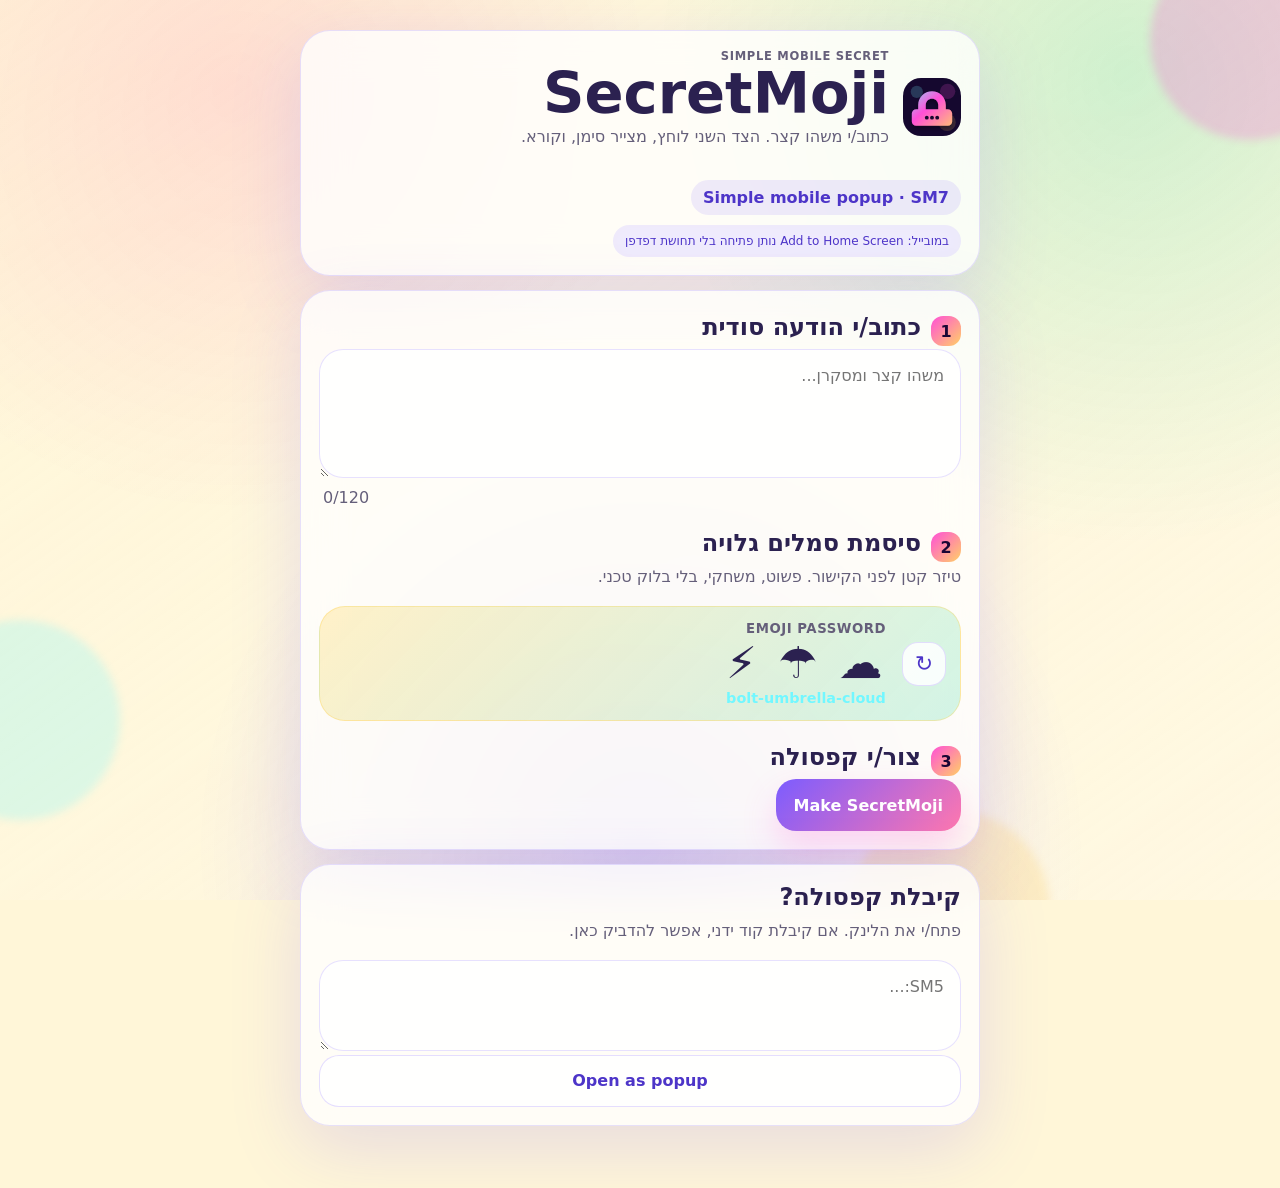
==== index.html @ df3d063a "feat: rebuild SecretMoji v7 simple mobile popup" ====
<!doctype html>
<html lang="he" dir="rtl">
<head>
  <meta charset="utf-8" />
  <meta name="viewport" content="width=device-width, initial-scale=1, viewport-fit=cover" />
  <title>SecretMoji — Simple Mobile Popup</title>
  <meta name="description" content="SecretMoji — הודעה סודית קטנה שנפתחת עם סימן אישי." />
  <meta name="theme-color" content="#20114f" />
  <meta name="apple-mobile-web-app-capable" content="yes" />
  <meta name="apple-mobile-web-app-title" content="SecretMoji" />
  <meta name="apple-mobile-web-app-status-bar-style" content="black-translucent" />
  <link rel="manifest" href="manifest.webmanifest?v=v7-simple-20260512-02" />
  <link rel="icon" href="assets/icon.svg" type="image/svg+xml" />
<link rel="apple-touch-icon" href="assets/icon.svg" />
  <link rel="stylesheet" href="styles.css?v=v7-simple-20260512-02" />
  <script defer src="config.js?v=v7-simple-20260512-02"></script>
  <script defer src="app.js?v=v7-simple-20260512-02"></script>
</head>
<body>
  <div class="ambient" aria-hidden="true">
    <span class="orb orb-a"></span>
    <span class="orb orb-b"></span>
    <span class="orb orb-c"></span>
  </div>

  <main id="mainApp" class="app-shell">
    <header class="hero glass">
      <div class="brand">
        <img src="assets/icon.svg" class="logo" alt="SecretMoji" />
        <div>
          <p class="eyebrow">simple mobile secret</p>
          <h1>SecretMoji</h1>
          <p class="tagline">כתוב/י משהו קצר. הצד השני לוחץ, מצייר סימן, וקורא.</p>
        </div>
      </div>
      <div class="status-chip" id="runtimeChip">Simple mobile popup</div>
<div id="installHint" class="install-hint">במובייל: Add to Home Screen נותן פתיחה בלי תחושת דפדפן</div>
    </header>

    <section class="composer glass">
      <div class="step-title">
        <span>1</span>
        <h2>כתוב/י הודעה סודית</h2>
      </div>
      <textarea id="messageInput" class="message-input" maxlength="120" rows="5" placeholder="משהו קצר ומסקרן..."></textarea>
      <div class="counter"><span id="charCount">0</span>/120</div>

      <div class="step-title compact">
        <span>2</span>
        <h2>סיסמת סמלים גלויה</h2>
      </div>
      <p class="microcopy">טיזר קטן לפני הקישור. פשוט, משחקי, בלי בלוק טכני.</p>
      <div class="emoji-password-card">
        <button id="refreshEmojiPassword" class="icon-btn" type="button" aria-label="רענון סיסמת אימוג׳ים">↻</button>
        <div>
          <p class="label">Emoji Password</p>
          <div id="emojiPassword" class="emoji-password" dir="ltr"></div>
          <div id="emojiPasswordWords" class="emoji-words" dir="ltr"></div>
        </div>
      </div>

      <div class="step-title compact">
        <span>3</span>
        <h2>צור/י קפסולה</h2>
      </div>
      <button id="makeCapsuleBtn" class="primary-btn" type="button">Make SecretMoji</button>
    </section>

    <section id="sharePanel" class="share-panel glass hidden" aria-live="polite">
      <h2>הקפסולה מוכנה</h2>
      <p class="microcopy">הטיזר קצר. הקישור קומפקטי ככל שאפשר בלי שרת.</p>
      <textarea id="shareText" class="share-text" rows="7" readonly></textarea>
      <div class="actions-grid">
        <button id="copyBtn" class="secondary-btn" type="button">Copy</button>
        <button id="shareBtn" class="secondary-btn" type="button">Share</button>
        <button id="whatsappBtn" class="whatsapp-btn" type="button">Send on WhatsApp</button>
      </div>
      <div id="shareStatus" class="soft-status"></div>
    </section>

    <section class="decode-entry glass">
      <h2>קיבלת קפסולה?</h2>
      <p class="microcopy">פתח/י את הלינק. אם קיבלת קוד ידני, אפשר להדביק כאן.</p>
      <textarea id="manualCapsule" class="message-input small" rows="3" placeholder="SM5:..."></textarea>
      <button id="manualOpenBtn" class="secondary-btn wide" type="button">Open as popup</button>
    </section>
  </main>

  <div id="popupLayer" class="popup-layer hidden" role="dialog" aria-modal="true" aria-labelledby="popupTitle">
    <div class="phone-backdrop" aria-hidden="true">
      <div class="fake-chat-card">WhatsApp / Telegram stays behind the moment</div>
    </div>
    <section class="popup-card glass-strong">
      <button id="closePopup" class="close-btn" type="button" aria-label="סגור">×</button>
      <div class="popup-head">
        <img src="assets/icon.svg" class="popup-logo" alt="" />
        <div>
          <p class="eyebrow" id="popupMode">popup capsule</p>
          <h2 id="popupTitle">קיבלת SecretMoji</h2>
        </div>
      </div>

      <div id="onboardingView" class="popup-view">
        <p class="lead">מישהו שלח לך סוד קטן. צייר/י סימן ופתח/י.</p>
        <div class="visible-password">
          <span>הסימן שקיבלת:</span>
          <strong id="incomingEmojiPassword" dir="ltr"></strong>
          <small id="incomingEmojiWords" dir="ltr"></small>
        </div>
        <p class="microcopy">הסימן נשמר רק במכשיר הזה. בלי חשבון ובלי התקנה.</p>
        <div id="unlockPattern" class="pattern-grid" aria-label="Secret pattern grid"></div>
        <div id="patternReadout" class="pattern-readout">בחר/י לפחות 4 נקודות</div>
        <button id="unlockBtn" class="primary-btn wide" type="button">Open my secret</button>
        <button id="resetPatternBtn" class="ghost-btn wide" type="button">Reset pattern</button>
      </div>

      <div id="messageView" class="popup-view hidden">
        <p class="label">Message unlocked</p>
        <article id="plainMessage" class="plain-message" readonly></article>
        <div class="actions-grid single-row">
          <button id="replyBtn" class="primary-btn" type="button">Reply secretly</button>
          <button id="makeMineBtn" class="secondary-btn" type="button">Send one</button>
        </div>
      </div>

      <div id="replyView" class="popup-view hidden">
        <p class="label">Secret reply</p>
        <textarea id="replyInput" class="message-input" maxlength="120" rows="4" placeholder="כתוב/י תשובה קצרה..."></textarea>
        <button id="makeReplyBtn" class="primary-btn wide" type="button">Make reply capsule</button>
        <textarea id="replyShareText" class="share-text hidden" rows="6" readonly></textarea>
        <div id="replyActions" class="actions-grid hidden">
          <button id="replyCopyBtn" class="secondary-btn" type="button">Copy</button>
          <button id="replyShareBtn" class="secondary-btn" type="button">Share</button>
          <button id="replyWhatsAppBtn" class="whatsapp-btn" type="button">WhatsApp</button>
        </div>
      </div>

      <div id="popupStatus" class="soft-status"></div>
    </section>
  </div>
</body>
</html>
---- styles.css ----
:root {
  --bg-a: #15082f;
  --bg-b: #28105f;
  --bg-c: #071f49;
  --ink: #fff8ff;
  --muted: rgba(255,248,255,.72);
  --quiet: rgba(255,248,255,.54);
  --glass: rgba(255,255,255,.11);
  --glass-strong: rgba(255,255,255,.18);
  --stroke: rgba(255,255,255,.22);
  --cyan: #72f7ff;
  --pink: #ff4fd8;
  --yellow: #ffd166;
  --green: #7CFF8A;
  --shadow: 0 28px 80px rgba(0,0,0,.42);
}
* { box-sizing: border-box; }
html, body { min-height: 100%; }
body {
  margin: 0;
  color: var(--ink);
  font-family: system-ui, -apple-system, BlinkMacSystemFont, "Segoe UI", Arial, sans-serif;
  background:
    radial-gradient(circle at 18% 16%, rgba(255,79,216,.34), transparent 28%),
    radial-gradient(circle at 82% 9%, rgba(114,247,255,.26), transparent 26%),
    linear-gradient(150deg, var(--bg-a), var(--bg-b) 45%, var(--bg-c));
  overflow-x: hidden;
}
button, textarea { font: inherit; }
button { cursor: pointer; border: 0; }
textarea { width: 100%; resize: vertical; }
.ambient { position: fixed; inset: 0; overflow: hidden; pointer-events: none; }
.orb { position: absolute; width: 200px; height: 200px; border-radius: 999px; filter: blur(4px); opacity: .24; }
.orb-a { background: var(--pink); top: -60px; right: -70px; }
.orb-b { background: var(--cyan); bottom: 80px; left: -80px; }
.orb-c { background: var(--yellow); bottom: -110px; right: 18%; }
.app-shell {
  position: relative;
  width: min(680px, calc(100% - 24px));
  margin: 0 auto;
  padding: max(16px, env(safe-area-inset-top)) 0 48px;
}
.glass, .glass-strong {
  border: 1px solid var(--stroke);
  box-shadow: var(--shadow);
  backdrop-filter: blur(22px);
  -webkit-backdrop-filter: blur(22px);
}
.glass { background: var(--glass); }
.glass-strong { background: linear-gradient(150deg, rgba(255,255,255,.24), rgba(255,255,255,.12)); }
.hero, .composer, .share-panel, .decode-entry {
  border-radius: 30px;
  padding: 18px;
  margin: 14px 0;
}
.brand { display: flex; gap: 14px; align-items: center; }
.logo { width: 58px; height: 58px; border-radius: 18px; }
.eyebrow { margin: 0 0 4px; color: var(--cyan); font-weight: 800; letter-spacing: .06em; text-transform: uppercase; font-size: .72rem; }
h1, h2, p { margin-top: 0; }
h1 { margin-bottom: 4px; font-size: clamp(2rem, 8vw, 3.6rem); line-height: .94; }
h2 { margin-bottom: 8px; }
.tagline, .microcopy { color: var(--muted); line-height: 1.55; }
.status-chip { display: inline-flex; margin-top: 14px; padding: 8px 12px; border-radius: 999px; background: rgba(114,247,255,.14); color: var(--cyan); font-weight: 800; }
.step-title { display: flex; gap: 10px; align-items: center; margin-top: 4px; }
.step-title span { display: grid; place-items: center; min-width: 30px; height: 30px; border-radius: 12px; background: linear-gradient(135deg, var(--pink), var(--yellow)); color: #1a0635; font-weight: 900; }
.step-title.compact { margin-top: 22px; }
.message-input, .share-text {
  border: 1px solid rgba(255,255,255,.20);
  border-radius: 24px;
  padding: 16px;
  background: rgba(0,0,0,.20);
  color: var(--ink);
  outline: none;
  box-shadow: inset 0 0 0 1px rgba(255,255,255,.04);
}
.message-input:focus, .share-text:focus { border-color: var(--cyan); }
.message-input.small { min-height: 80px; }
.counter { text-align: left; color: var(--quiet); margin: 6px 4px 0; }
.emoji-password-card {
  display: flex;
  align-items: center;
  gap: 16px;
  padding: 14px;
  border-radius: 26px;
  background: rgba(0,0,0,.20);
  border: 1px solid rgba(255,255,255,.17);
}
.icon-btn { width: 44px; height: 44px; border-radius: 16px; background: rgba(255,255,255,.16); color: var(--ink); font-size: 1.35rem; }
.label { margin: 0 0 4px; color: var(--quiet); font-weight: 800; font-size: .83rem; text-transform: uppercase; letter-spacing: .04em; }
.emoji-password { font-size: 2.15rem; line-height: 1.05; letter-spacing: .05em; }
.emoji-words { color: var(--cyan); font-weight: 800; font-size: .9rem; margin-top: 4px; }
.primary-btn, .secondary-btn, .whatsapp-btn, .ghost-btn {
  min-height: 52px;
  border-radius: 20px;
  padding: 0 18px;
  color: var(--ink);
  font-weight: 900;
}
.primary-btn { background: linear-gradient(135deg, var(--pink), #8b5cff 52%, var(--cyan)); box-shadow: 0 16px 34px rgba(255,79,216,.22); }
.secondary-btn { background: rgba(255,255,255,.16); border: 1px solid rgba(255,255,255,.20); }
.whatsapp-btn { background: linear-gradient(135deg, #25D366, #128C7E); }
.ghost-btn { background: transparent; color: var(--muted); border: 1px dashed rgba(255,255,255,.24); }
.wide { width: 100%; }
.actions-grid { display: grid; grid-template-columns: 1fr 1fr 1.35fr; gap: 10px; margin-top: 12px; }
.actions-grid.single-row { grid-template-columns: 1fr 1fr; }
.soft-status { min-height: 24px; margin-top: 10px; color: var(--cyan); font-weight: 700; }
.hidden { display: none !important; }
.soft-hidden { opacity: .18; filter: blur(2px); }
.popup-layer {
  position: fixed;
  inset: 0;
  z-index: 50;
  display: grid;
  place-items: center;
  padding: max(14px, env(safe-area-inset-top)) 14px max(14px, env(safe-area-inset-bottom));
  background: rgba(0,0,0,.24);
  backdrop-filter: blur(9px);
  -webkit-backdrop-filter: blur(9px);
}
.phone-backdrop { position: absolute; inset: 0; display: grid; place-items: start center; padding-top: 28px; opacity: .42; pointer-events: none; }
.fake-chat-card { width: min(360px, calc(100% - 44px)); padding: 14px 18px; border-radius: 22px; background: rgba(255,255,255,.10); color: rgba(255,255,255,.58); text-align: center; font-size: .9rem; }
.popup-card {
  position: relative;
  width: min(430px, 100%);
  max-height: min(760px, calc(100svh - 28px));
  overflow: auto;
  border-radius: 34px;
  padding: 20px;
  transform: translateY(0);
  animation: popIn .22s ease-out;
}
@keyframes popIn { from { opacity: 0; transform: translateY(18px) scale(.97); } to { opacity: 1; transform: translateY(0) scale(1); } }
.close-btn { position: absolute; top: 12px; left: 12px; width: 40px; height: 40px; border-radius: 16px; background: rgba(0,0,0,.20); color: var(--ink); font-size: 1.35rem; }
.popup-head { display: flex; gap: 12px; align-items: center; padding-inline-start: 38px; }
.popup-logo { width: 48px; height: 48px; border-radius: 16px; }
.lead { font-size: 1.1rem; line-height: 1.5; color: var(--ink); }
.visible-password { padding: 14px; border-radius: 24px; background: rgba(255,255,255,.14); border: 1px solid rgba(255,255,255,.20); margin: 12px 0 16px; }
.visible-password span, .visible-password small { display: block; color: var(--muted); }
.visible-password strong { display: block; margin: 5px 0; font-size: 2.2rem; letter-spacing: .05em; }
.pattern-grid { display: grid; grid-template-columns: repeat(3, 1fr); gap: 12px; margin: 16px auto 10px; width: min(280px, 100%); }
.pattern-dot { aspect-ratio: 1; border-radius: 24px; background: rgba(0,0,0,.24); color: rgba(255,255,255,.62); border: 1px solid rgba(255,255,255,.18); font-weight: 900; font-size: 1.1rem; }
.pattern-dot.selected { color: #1b0638; background: linear-gradient(135deg, var(--yellow), var(--cyan)); box-shadow: 0 12px 28px rgba(114,247,255,.24); }
.pattern-readout { color: var(--muted); text-align: center; margin-bottom: 12px; }
.plain-message { min-height: 150px; padding: 18px; border-radius: 26px; background: rgba(0,0,0,.24); border: 1px solid rgba(255,255,255,.18); line-height: 1.65; white-space: pre-wrap; font-size: 1.12rem; }
@media (max-width: 480px) {
  .app-shell { width: min(100% - 18px, 680px); padding-top: 10px; }
  .hero, .composer, .share-panel, .decode-entry { border-radius: 26px; padding: 15px; }
  .actions-grid { grid-template-columns: 1fr; }
  .brand { align-items: flex-start; }
  .logo { width: 50px; height: 50px; }
  .popup-card { border-radius: 30px; }
}

/* v6.1 mobile app-like cover */
:root {
  --secret-cover-color: rgba(32, 17, 79, 0.25);
  --secret-cover-pink: rgba(255, 88, 177, 0.18);
  --secret-cover-blue: rgba(70, 130, 255, 0.16);
  --secret-dark-cover: rgba(8, 5, 22, 0.68);
}

html,
body {
  min-height: 100%;
  min-height: 100svh;
  overscroll-behavior: none;
  -webkit-tap-highlight-color: transparent;
  background: #120824;
}

body::before {
  content: "";
  position: fixed;
  inset: 0;
  background:
    radial-gradient(circle at 16% 8%, var(--secret-cover-pink), transparent 34%),
    radial-gradient(circle at 82% 14%, var(--secret-cover-blue), transparent 38%),
    linear-gradient(135deg, rgba(118, 68, 255, 0.22), rgba(255, 88, 177, 0.10)),
    var(--secret-cover-color);
  pointer-events: none;
  z-index: 0;
}

.app-shell,
.popup-layer {
  position: relative;
  z-index: 1;
}

.install-hint {
  margin-top: 10px;
  padding: 8px 12px;
  width: fit-content;
  max-width: 100%;
  border-radius: 999px;
  background: rgba(255, 255, 255, 0.12);
  color: rgba(255, 255, 255, 0.78);
  font-size: 12px;
  line-height: 1.35;
  backdrop-filter: blur(10px);
  -webkit-backdrop-filter: blur(10px);
}

.popup-layer {
  position: fixed;
  inset: 0;
  min-height: 100svh;
  padding:
    max(18px, env(safe-area-inset-top))
    14px
    max(18px, env(safe-area-inset-bottom));
  background:
    radial-gradient(circle at 50% 0%, rgba(255, 255, 255, 0.18), transparent 38%),
    linear-gradient(145deg, rgba(106, 63, 255, 0.25), rgba(255, 72, 164, 0.16)),
    var(--secret-cover-color);
  backdrop-filter: blur(18px) saturate(1.25);
  -webkit-backdrop-filter: blur(18px) saturate(1.25);
}

.popup-layer:not(.hidden) {
  display: grid;
  place-items: center;
}

.popup-card {
  width: min(94vw, 430px);
  max-height: 88svh;
  overflow: auto;
  border-radius: 30px;
  box-shadow:
    0 24px 90px rgba(0, 0, 0, 0.42),
    inset 0 1px 0 rgba(255, 255, 255, 0.24);
}

.phone-backdrop {
  opacity: 0.25;
}

.fake-chat-card {
  filter: blur(0.35px);
}

.share-text {
  direction: rtl;
  unicode-bidi: plaintext;
}

#shareText,
#replyShareText {
  font-size: 13px;
  line-height: 1.45;
}

@media (display-mode: standalone), (display-mode: fullscreen) {
  body {
    padding-top: env(safe-area-inset-top);
    background: #120824;
  }

  .install-hint {
    display: none;
  }

  .hero {
    margin-top: 8px;
  }

  .status-chip::after {
    content: " · app mode";
  }
}

@media (max-width: 520px) {
  .app-shell {
    padding: 12px;
  }

  .hero,
  .composer,
  .share-panel,
  .decode-entry {
    border-radius: 26px;
  }

  .popup-card {
    border-radius: 28px;
  }

  .actions-grid {
    gap: 9px;
  }

  .primary-btn,
  .secondary-btn,
  .whatsapp-btn,
  .ghost-btn {
    min-height: 46px;
  }
}

/* v7 simple playful mobile skin: light, calm, 25% color cover */
:root {
  --v7-ink: #2b2150;
  --v7-muted: #655f7a;
  --v7-bg: #fff6d8;
  --v7-card: rgba(255, 255, 255, 0.78);
  --v7-lavender: rgba(124, 92, 255, 0.25);
  --v7-mint: rgba(38, 214, 154, 0.22);
  --v7-pink: rgba(255, 119, 174, 0.20);
  --v7-yellow: rgba(255, 210, 77, 0.25);
}
html, body { background: var(--v7-bg) !important; color: var(--v7-ink) !important; }
body::before {
  background:
    radial-gradient(circle at 18% 10%, var(--v7-pink), transparent 32%),
    radial-gradient(circle at 88% 8%, var(--v7-mint), transparent 34%),
    radial-gradient(circle at 50% 94%, var(--v7-lavender), transparent 42%),
    linear-gradient(145deg, rgba(255, 246, 216, 0.75), rgba(255, 255, 255, 0.25)) !important;
  opacity: 1 !important;
}
.glass, .glass-strong, .hero, .composer, .share-panel, .decode-entry, .popup-card {
  background: var(--v7-card) !important; color: var(--v7-ink) !important;
  border: 1px solid rgba(124, 92, 255, 0.18) !important;
  box-shadow: 0 22px 70px rgba(124, 92, 255, 0.18) !important;
}
.eyebrow, .microcopy, .counter, .soft-status, .label, .tagline, .pattern-readout { color: var(--v7-muted) !important; }
.status-chip, .install-hint { background: rgba(124, 92, 255, 0.12) !important; color: #4d35c8 !important; }
.message-input, .share-text { background: rgba(255, 255, 255, 0.82) !important; color: var(--v7-ink) !important; border: 1px solid rgba(124, 92, 255, 0.18) !important; }
.primary-btn, .whatsapp-btn { background: linear-gradient(135deg, #7c5cff, #ff77ae) !important; color: white !important; border: 0 !important; }
.secondary-btn, .ghost-btn, .icon-btn { background: rgba(255, 255, 255, 0.86) !important; color: #4d35c8 !important; border: 1px solid rgba(124, 92, 255, 0.20) !important; }
.emoji-password-card, .visible-password { background: linear-gradient(135deg, rgba(255, 210, 77, 0.28), rgba(38, 214, 154, 0.20)) !important; color: var(--v7-ink) !important; border: 1px solid rgba(255, 210, 77, 0.35) !important; }
.emoji-password, #incomingEmojiPassword { font-size: clamp(30px, 9vw, 44px) !important; letter-spacing: 0.08em !important; }
.popup-layer {
  background:
    radial-gradient(circle at 15% 10%, rgba(255,119,174,.25), transparent 34%),
    radial-gradient(circle at 85% 12%, rgba(38,214,154,.22), transparent 36%),
    rgba(124, 92, 255, 0.25) !important;
  backdrop-filter: blur(16px) saturate(1.18) !important;
  -webkit-backdrop-filter: blur(16px) saturate(1.18) !important;
}
.popup-card { border-radius: 34px !important; }
.pattern-dot { background: rgba(255,255,255,.88) !important; color: #4d35c8 !important; border: 1px solid rgba(124,92,255,.22) !important; }
.pattern-dot.selected { background: linear-gradient(135deg, #7c5cff, #26d69a) !important; color: white !important; transform: translateY(-2px) scale(1.03); }
.phone-backdrop { opacity: .16 !important; }
.fake-chat-card { background: rgba(255,255,255,.55) !important; color: var(--v7-muted) !important; }
@media (max-width: 520px) {
  .hero, .composer, .share-panel, .decode-entry, .popup-card { border-radius: 30px !important; }
  .app-shell { padding: 10px !important; }
}
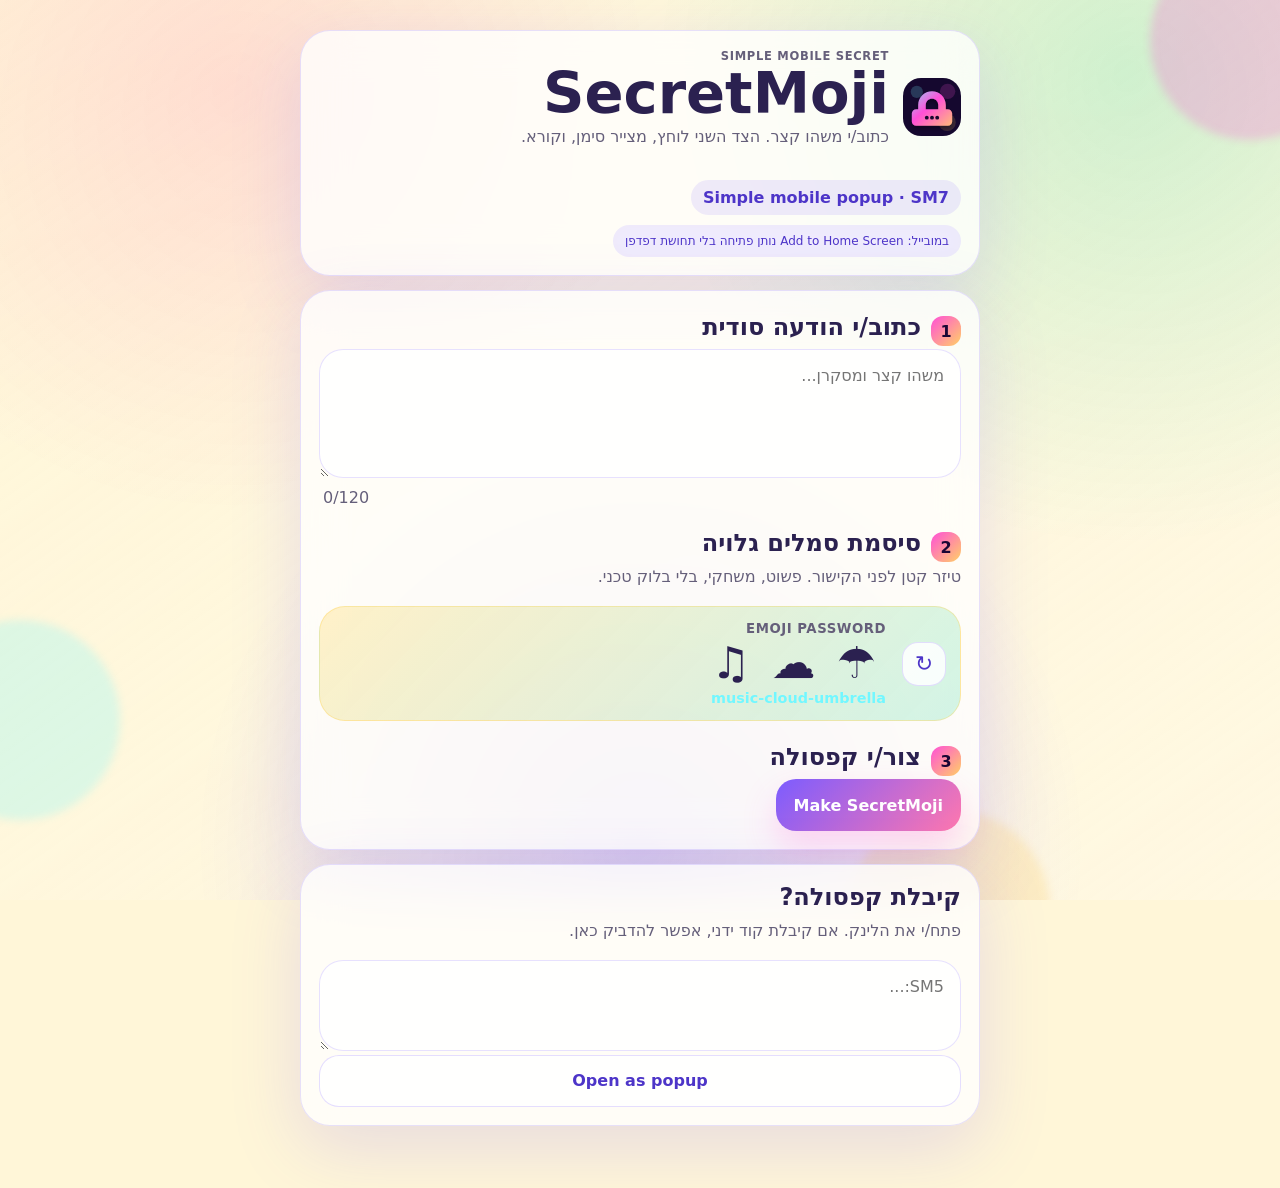
==== commit 7edcf96d: "chore: force Pages rebuild v7-rebuild-20260512-123143" ====
--- a/index.html
+++ b/index.html
@@ -3,6 +3,7 @@
 <head>
   <meta charset="utf-8" />
   <meta name="viewport" content="width=device-width, initial-scale=1, viewport-fit=cover" />
+  <meta name="secretmoji-build" content="v7-rebuild-20260512-123143" />
   <title>SecretMoji — Simple Mobile Popup</title>
   <meta name="description" content="SecretMoji — הודעה סודית קטנה שנפתחת עם סימן אישי." />
   <meta name="theme-color" content="#20114f" />
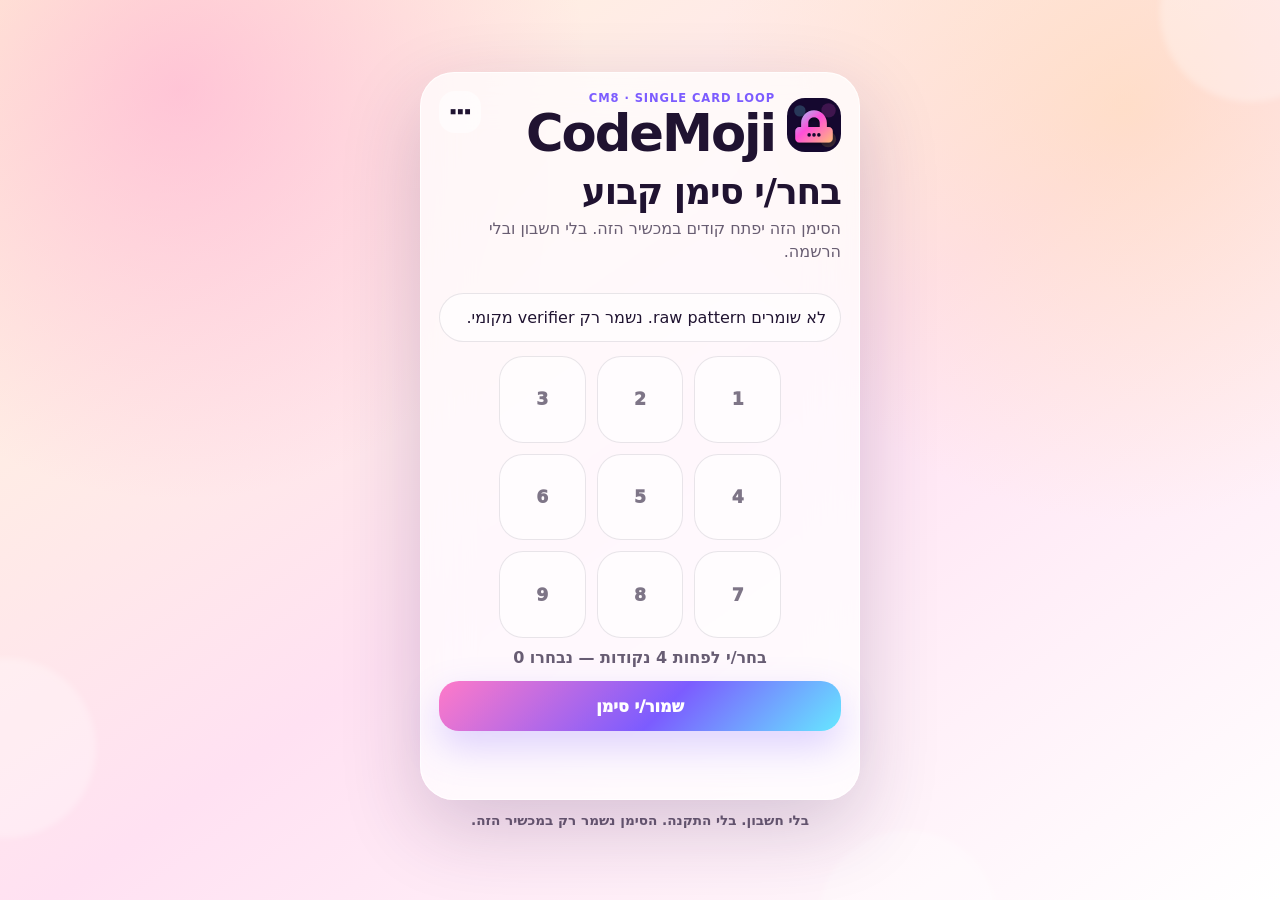
==== commit 96b3fd18: "feat: build CodeMoji CM8 single-card mobile loop" ====
--- a/index.html
+++ b/index.html
@@ -3,141 +3,63 @@
 <head>
   <meta charset="utf-8" />
   <meta name="viewport" content="width=device-width, initial-scale=1, viewport-fit=cover" />
-  <meta name="secretmoji-build" content="v7-rebuild-20260512-123143" />
-  <title>SecretMoji — Simple Mobile Popup</title>
-  <meta name="description" content="SecretMoji — הודעה סודית קטנה שנפתחת עם סימן אישי." />
-  <meta name="theme-color" content="#20114f" />
+  <title>CodeMoji — קוד קטן שנפתח עם הסימן שלך</title>
+  <meta name="description" content="CodeMoji — הודעה קטנה לחברים סקרנים שנפתחת עם סימן אישי במכשיר." />
+  <meta name="theme-color" content="#fff6d8" />
   <meta name="apple-mobile-web-app-capable" content="yes" />
-  <meta name="apple-mobile-web-app-title" content="SecretMoji" />
-  <meta name="apple-mobile-web-app-status-bar-style" content="black-translucent" />
-  <link rel="manifest" href="manifest.webmanifest?v=v7-simple-20260512-02" />
+  <meta name="apple-mobile-web-app-title" content="CodeMoji" />
+  <meta name="apple-mobile-web-app-status-bar-style" content="default" />
+  <link rel="manifest" href="manifest.webmanifest?v=cm8-single-card-20260512-134925" />
   <link rel="icon" href="assets/icon.svg" type="image/svg+xml" />
-<link rel="apple-touch-icon" href="assets/icon.svg" />
-  <link rel="stylesheet" href="styles.css?v=v7-simple-20260512-02" />
-  <script defer src="config.js?v=v7-simple-20260512-02"></script>
-  <script defer src="app.js?v=v7-simple-20260512-02"></script>
+  <link rel="apple-touch-icon" href="assets/icon.svg" />
+  <link rel="stylesheet" href="styles.css?v=cm8-single-card-20260512-134925" />
+  <script defer src="config.js?v=cm8-single-card-20260512-134925"></script>
+  <script defer src="app.js?v=cm8-single-card-20260512-134925"></script>
 </head>
 <body>
   <div class="ambient" aria-hidden="true">
-    <span class="orb orb-a"></span>
-    <span class="orb orb-b"></span>
-    <span class="orb orb-c"></span>
+    <span class="bubble bubble-a"></span>
+    <span class="bubble bubble-b"></span>
+    <span class="bubble bubble-c"></span>
   </div>
 
   <main id="mainApp" class="app-shell">
-    <header class="hero glass">
-      <div class="brand">
-        <img src="assets/icon.svg" class="logo" alt="SecretMoji" />
-        <div>
-          <p class="eyebrow">simple mobile secret</p>
-          <h1>SecretMoji</h1>
-          <p class="tagline">כתוב/י משהו קצר. הצד השני לוחץ, מצייר סימן, וקורא.</p>
+    <section id="appCard" class="codemoji-card glass" aria-live="polite">
+      <header class="card-head">
+        <div class="brand-line">
+          <img src="assets/icon.svg" class="logo" alt="CodeMoji" />
+          <div>
+            <p class="eyebrow">CM8 · single card loop</p>
+            <h1>CodeMoji</h1>
+          </div>
         </div>
-      </div>
-      <div class="status-chip" id="runtimeChip">Simple mobile popup</div>
-<div id="installHint" class="install-hint">במובייל: Add to Home Screen נותן פתיחה בלי תחושת דפדפן</div>
-    </header>
+        <button id="settingsBtn" class="mini-btn" type="button" aria-label="איפוס סימן">⋯</button>
+      </header>
 
-    <section class="composer glass">
-      <div class="step-title">
-        <span>1</span>
-        <h2>כתוב/י הודעה סודית</h2>
-      </div>
-      <textarea id="messageInput" class="message-input" maxlength="120" rows="5" placeholder="משהו קצר ומסקרן..."></textarea>
-      <div class="counter"><span id="charCount">0</span>/120</div>
-
-      <div class="step-title compact">
-        <span>2</span>
-        <h2>סיסמת סמלים גלויה</h2>
-      </div>
-      <p class="microcopy">טיזר קטן לפני הקישור. פשוט, משחקי, בלי בלוק טכני.</p>
-      <div class="emoji-password-card">
-        <button id="refreshEmojiPassword" class="icon-btn" type="button" aria-label="רענון סיסמת אימוג׳ים">↻</button>
-        <div>
-          <p class="label">Emoji Password</p>
-          <div id="emojiPassword" class="emoji-password" dir="ltr"></div>
-          <div id="emojiPasswordWords" class="emoji-words" dir="ltr"></div>
-        </div>
+      <div class="card-copy">
+        <h2 id="cardTitle">קוד קטן שנפתח עם הסימן שלך</h2>
+        <p id="cardSubtitle">כתוב/י משהו קצר, צור/י קוד, ושלח/י בוואטסאפ.</p>
       </div>
 
-      <div class="step-title compact">
-        <span>3</span>
-        <h2>צור/י קפסולה</h2>
-      </div>
-      <button id="makeCapsuleBtn" class="primary-btn" type="button">Make SecretMoji</button>
+      <div id="dynamicArea" class="dynamic-area"></div>
+
+      <button id="primaryBtn" class="primary-btn wide" type="button">התחלה</button>
+
+      <div id="secondaryRow" class="secondary-row"></div>
+
+      <div id="statusLine" class="status-line"></div>
     </section>
 
-    <section id="sharePanel" class="share-panel glass hidden" aria-live="polite">
-      <h2>הקפסולה מוכנה</h2>
-      <p class="microcopy">הטיזר קצר. הקישור קומפקטי ככל שאפשר בלי שרת.</p>
-      <textarea id="shareText" class="share-text" rows="7" readonly></textarea>
-      <div class="actions-grid">
-        <button id="copyBtn" class="secondary-btn" type="button">Copy</button>
-        <button id="shareBtn" class="secondary-btn" type="button">Share</button>
-        <button id="whatsappBtn" class="whatsapp-btn" type="button">Send on WhatsApp</button>
-      </div>
-      <div id="shareStatus" class="soft-status"></div>
-    </section>
-
-    <section class="decode-entry glass">
-      <h2>קיבלת קפסולה?</h2>
-      <p class="microcopy">פתח/י את הלינק. אם קיבלת קוד ידני, אפשר להדביק כאן.</p>
-      <textarea id="manualCapsule" class="message-input small" rows="3" placeholder="SM5:..."></textarea>
-      <button id="manualOpenBtn" class="secondary-btn wide" type="button">Open as popup</button>
-    </section>
+    <p class="footer-note">
+      בלי חשבון. בלי התקנה. הסימן נשמר רק במכשיר הזה.
+    </p>
   </main>
 
-  <div id="popupLayer" class="popup-layer hidden" role="dialog" aria-modal="true" aria-labelledby="popupTitle">
-    <div class="phone-backdrop" aria-hidden="true">
-      <div class="fake-chat-card">WhatsApp / Telegram stays behind the moment</div>
+  <template id="patternTemplate">
+    <div class="pattern-wrap">
+      <div class="pattern-grid" data-pattern-grid></div>
+      <div class="pattern-readout" data-pattern-readout>בחר/י לפחות 4 נקודות</div>
     </div>
-    <section class="popup-card glass-strong">
-      <button id="closePopup" class="close-btn" type="button" aria-label="סגור">×</button>
-      <div class="popup-head">
-        <img src="assets/icon.svg" class="popup-logo" alt="" />
-        <div>
-          <p class="eyebrow" id="popupMode">popup capsule</p>
-          <h2 id="popupTitle">קיבלת SecretMoji</h2>
-        </div>
-      </div>
-
-      <div id="onboardingView" class="popup-view">
-        <p class="lead">מישהו שלח לך סוד קטן. צייר/י סימן ופתח/י.</p>
-        <div class="visible-password">
-          <span>הסימן שקיבלת:</span>
-          <strong id="incomingEmojiPassword" dir="ltr"></strong>
-          <small id="incomingEmojiWords" dir="ltr"></small>
-        </div>
-        <p class="microcopy">הסימן נשמר רק במכשיר הזה. בלי חשבון ובלי התקנה.</p>
-        <div id="unlockPattern" class="pattern-grid" aria-label="Secret pattern grid"></div>
-        <div id="patternReadout" class="pattern-readout">בחר/י לפחות 4 נקודות</div>
-        <button id="unlockBtn" class="primary-btn wide" type="button">Open my secret</button>
-        <button id="resetPatternBtn" class="ghost-btn wide" type="button">Reset pattern</button>
-      </div>
-
-      <div id="messageView" class="popup-view hidden">
-        <p class="label">Message unlocked</p>
-        <article id="plainMessage" class="plain-message" readonly></article>
-        <div class="actions-grid single-row">
-          <button id="replyBtn" class="primary-btn" type="button">Reply secretly</button>
-          <button id="makeMineBtn" class="secondary-btn" type="button">Send one</button>
-        </div>
-      </div>
-
-      <div id="replyView" class="popup-view hidden">
-        <p class="label">Secret reply</p>
-        <textarea id="replyInput" class="message-input" maxlength="120" rows="4" placeholder="כתוב/י תשובה קצרה..."></textarea>
-        <button id="makeReplyBtn" class="primary-btn wide" type="button">Make reply capsule</button>
-        <textarea id="replyShareText" class="share-text hidden" rows="6" readonly></textarea>
-        <div id="replyActions" class="actions-grid hidden">
-          <button id="replyCopyBtn" class="secondary-btn" type="button">Copy</button>
-          <button id="replyShareBtn" class="secondary-btn" type="button">Share</button>
-          <button id="replyWhatsAppBtn" class="whatsapp-btn" type="button">WhatsApp</button>
-        </div>
-      </div>
-
-      <div id="popupStatus" class="soft-status"></div>
-    </section>
-  </div>
+  </template>
 </body>
-</html>
+</html>
--- a/styles.css
+++ b/styles.css
@@ -1,349 +1,441 @@
 :root {
-  --bg-a: #15082f;
-  --bg-b: #28105f;
-  --bg-c: #071f49;
-  --ink: #fff8ff;
-  --muted: rgba(255,248,255,.72);
-  --quiet: rgba(255,248,255,.54);
-  --glass: rgba(255,255,255,.11);
-  --glass-strong: rgba(255,255,255,.18);
-  --stroke: rgba(255,255,255,.22);
-  --cyan: #72f7ff;
-  --pink: #ff4fd8;
-  --yellow: #ffd166;
-  --green: #7CFF8A;
-  --shadow: 0 28px 80px rgba(0,0,0,.42);
-}
+  --ink: #201331;
+  --muted: rgba(32, 19, 49, .68);
+  --quiet: rgba(32, 19, 49, .48);
+  --card: rgba(255, 255, 255, .74);
+  --stroke: rgba(255, 255, 255, .82);
+  --shadow: 0 28px 80px rgba(53, 32, 86, .20);
+  --accent-a: #ff7ac8;
+  --accent-b: #7c5cff;
+  --accent-c: #66e7ff;
+  --soft: rgba(255, 255, 255, .54);
+  --danger: #b0004b;
+}
+
 * { box-sizing: border-box; }
-html, body { min-height: 100%; }
+
+html, body {
+  min-height: 100%;
+  min-height: 100svh;
+}
+
 body {
   margin: 0;
   color: var(--ink);
   font-family: system-ui, -apple-system, BlinkMacSystemFont, "Segoe UI", Arial, sans-serif;
   background:
-    radial-gradient(circle at 18% 16%, rgba(255,79,216,.34), transparent 28%),
-    radial-gradient(circle at 82% 9%, rgba(114,247,255,.26), transparent 26%),
-    linear-gradient(150deg, var(--bg-a), var(--bg-b) 45%, var(--bg-c));
+    radial-gradient(circle at 12% 8%, rgba(255, 122, 200, .34), transparent 28%),
+    radial-gradient(circle at 88% 12%, rgba(102, 231, 255, .34), transparent 30%),
+    linear-gradient(145deg, #fff7d9, #ffdff3 48%, #e6f9ff);
   overflow-x: hidden;
-}
-button, textarea { font: inherit; }
-button { cursor: pointer; border: 0; }
-textarea { width: 100%; resize: vertical; }
-.ambient { position: fixed; inset: 0; overflow: hidden; pointer-events: none; }
-.orb { position: absolute; width: 200px; height: 200px; border-radius: 999px; filter: blur(4px); opacity: .24; }
-.orb-a { background: var(--pink); top: -60px; right: -70px; }
-.orb-b { background: var(--cyan); bottom: 80px; left: -80px; }
-.orb-c { background: var(--yellow); bottom: -110px; right: 18%; }
+  overscroll-behavior: none;
+  -webkit-tap-highlight-color: transparent;
+}
+
+body[data-skin="candy"] {
+  background:
+    radial-gradient(circle at 14% 10%, rgba(255, 122, 200, .38), transparent 30%),
+    radial-gradient(circle at 88% 12%, rgba(255, 214, 130, .36), transparent 30%),
+    linear-gradient(145deg, #fff7d9, #ffe1f2 52%, #ffffff);
+}
+
+body[data-skin="lemon"] {
+  background:
+    radial-gradient(circle at 14% 10%, rgba(255, 226, 99, .50), transparent 32%),
+    radial-gradient(circle at 86% 12%, rgba(128, 255, 206, .38), transparent 30%),
+    linear-gradient(145deg, #fff8c7, #eaffdf 54%, #ffffff);
+}
+
+body[data-skin="ocean"] {
+  background:
+    radial-gradient(circle at 14% 10%, rgba(82, 180, 255, .38), transparent 32%),
+    radial-gradient(circle at 86% 12%, rgba(112, 255, 240, .34), transparent 30%),
+    linear-gradient(145deg, #e4fbff, #dceeff 54%, #ffffff);
+}
+
+body[data-skin="arcade"] {
+  background:
+    radial-gradient(circle at 12% 8%, rgba(170, 122, 255, .38), transparent 28%),
+    radial-gradient(circle at 88% 12%, rgba(255, 122, 219, .32), transparent 30%),
+    linear-gradient(145deg, #f0e6ff, #e7f2ff 48%, #fff0fb);
+}
+
+body[data-skin="sunset"] {
+  background:
+    radial-gradient(circle at 12% 8%, rgba(255, 152, 88, .42), transparent 30%),
+    radial-gradient(circle at 88% 12%, rgba(255, 126, 179, .36), transparent 30%),
+    linear-gradient(145deg, #fff0d6, #ffe0ef 50%, #eee7ff);
+}
+
+body[data-skin="mint"] {
+  background:
+    radial-gradient(circle at 12% 8%, rgba(105, 255, 183, .38), transparent 30%),
+    radial-gradient(circle at 88% 12%, rgba(102, 231, 255, .30), transparent 30%),
+    linear-gradient(145deg, #eaffef, #e8ffff 52%, #ffffff);
+}
+
+body[data-skin="bubblegum"] {
+  background:
+    radial-gradient(circle at 12% 8%, rgba(255, 111, 197, .42), transparent 30%),
+    radial-gradient(circle at 88% 12%, rgba(174, 134, 255, .34), transparent 30%),
+    linear-gradient(145deg, #ffe8f7, #f1e6ff 52%, #ffffff);
+}
+
+button, textarea {
+  font: inherit;
+}
+
+button {
+  border: 0;
+  cursor: pointer;
+}
+
+textarea {
+  width: 100%;
+  resize: none;
+}
+
+.ambient {
+  position: fixed;
+  inset: 0;
+  overflow: hidden;
+  pointer-events: none;
+}
+
+.bubble {
+  position: absolute;
+  width: 180px;
+  height: 180px;
+  border-radius: 999px;
+  background: rgba(255,255,255,.30);
+  filter: blur(3px);
+}
+
+.bubble-a { top: -78px; right: -60px; }
+.bubble-b { bottom: 62px; left: -84px; }
+.bubble-c { bottom: -110px; right: 22%; }
+
 .app-shell {
   position: relative;
-  width: min(680px, calc(100% - 24px));
+  z-index: 1;
+  width: min(440px, calc(100% - 24px));
+  min-height: 100svh;
   margin: 0 auto;
-  padding: max(16px, env(safe-area-inset-top)) 0 48px;
-}
-.glass, .glass-strong {
+  padding: max(18px, env(safe-area-inset-top)) 0 max(18px, env(safe-area-inset-bottom));
+  display: grid;
+  align-content: center;
+  gap: 12px;
+}
+
+.glass {
+  background: var(--card);
   border: 1px solid var(--stroke);
   box-shadow: var(--shadow);
-  backdrop-filter: blur(22px);
-  -webkit-backdrop-filter: blur(22px);
-}
-.glass { background: var(--glass); }
-.glass-strong { background: linear-gradient(150deg, rgba(255,255,255,.24), rgba(255,255,255,.12)); }
-.hero, .composer, .share-panel, .decode-entry {
-  border-radius: 30px;
+  backdrop-filter: blur(24px) saturate(1.2);
+  -webkit-backdrop-filter: blur(24px) saturate(1.2);
+}
+
+.codemoji-card {
+  min-height: min(720px, calc(100svh - 64px));
+  border-radius: 34px;
   padding: 18px;
-  margin: 14px 0;
-}
-.brand { display: flex; gap: 14px; align-items: center; }
-.logo { width: 58px; height: 58px; border-radius: 18px; }
-.eyebrow { margin: 0 0 4px; color: var(--cyan); font-weight: 800; letter-spacing: .06em; text-transform: uppercase; font-size: .72rem; }
-h1, h2, p { margin-top: 0; }
-h1 { margin-bottom: 4px; font-size: clamp(2rem, 8vw, 3.6rem); line-height: .94; }
-h2 { margin-bottom: 8px; }
-.tagline, .microcopy { color: var(--muted); line-height: 1.55; }
-.status-chip { display: inline-flex; margin-top: 14px; padding: 8px 12px; border-radius: 999px; background: rgba(114,247,255,.14); color: var(--cyan); font-weight: 800; }
-.step-title { display: flex; gap: 10px; align-items: center; margin-top: 4px; }
-.step-title span { display: grid; place-items: center; min-width: 30px; height: 30px; border-radius: 12px; background: linear-gradient(135deg, var(--pink), var(--yellow)); color: #1a0635; font-weight: 900; }
-.step-title.compact { margin-top: 22px; }
-.message-input, .share-text {
-  border: 1px solid rgba(255,255,255,.20);
-  border-radius: 24px;
+  display: flex;
+  flex-direction: column;
+  gap: 14px;
+}
+
+.card-head {
+  display: flex;
+  justify-content: space-between;
+  gap: 12px;
+  align-items: flex-start;
+}
+
+.brand-line {
+  display: flex;
+  gap: 12px;
+  align-items: center;
+}
+
+.logo {
+  width: 54px;
+  height: 54px;
+  border-radius: 18px;
+}
+
+.eyebrow {
+  margin: 0 0 3px;
+  color: var(--accent-b);
+  font-size: .72rem;
+  font-weight: 900;
+  letter-spacing: .08em;
+  text-transform: uppercase;
+}
+
+h1, h2, p {
+  margin-top: 0;
+}
+
+h1 {
+  margin-bottom: 0;
+  line-height: 1;
+  font-size: clamp(2rem, 9vw, 3.2rem);
+  letter-spacing: -.04em;
+}
+
+h2 {
+  margin-bottom: 6px;
+  font-size: clamp(1.55rem, 7vw, 2.25rem);
+  line-height: 1.04;
+  letter-spacing: -.03em;
+}
+
+.card-copy p {
+  color: var(--muted);
+  line-height: 1.45;
+}
+
+.dynamic-area {
+  flex: 1;
+  display: grid;
+  align-content: start;
+  gap: 12px;
+}
+
+.message-input,
+.raw-link {
+  min-height: 138px;
+  border: 1px solid rgba(32, 19, 49, .12);
+  border-radius: 26px;
   padding: 16px;
-  background: rgba(0,0,0,.20);
+  background: rgba(255, 255, 255, .68);
   color: var(--ink);
   outline: none;
-  box-shadow: inset 0 0 0 1px rgba(255,255,255,.04);
-}
-.message-input:focus, .share-text:focus { border-color: var(--cyan); }
-.message-input.small { min-height: 80px; }
-.counter { text-align: left; color: var(--quiet); margin: 6px 4px 0; }
-.emoji-password-card {
+  box-shadow: inset 0 0 0 1px rgba(255,255,255,.32);
+}
+
+.raw-link {
+  min-height: 104px;
+  direction: ltr;
+  text-align: left;
+  font-size: .82rem;
+}
+
+.message-input:focus,
+.raw-link:focus {
+  border-color: var(--accent-b);
+}
+
+.counter {
+  margin-top: -5px;
+  color: var(--quiet);
+  font-weight: 800;
+  text-align: left;
+}
+
+.primary-btn,
+.secondary-btn,
+.ghost-btn,
+.mini-btn,
+.skin-chip {
+  border-radius: 20px;
+  min-height: 50px;
+  padding: 0 16px;
+  font-weight: 950;
+}
+
+.primary-btn {
+  color: white;
+  background: linear-gradient(135deg, var(--accent-a), var(--accent-b) 56%, var(--accent-c));
+  box-shadow: 0 16px 38px rgba(124, 92, 255, .26);
+}
+
+.secondary-btn {
+  color: var(--ink);
+  background: rgba(255, 255, 255, .64);
+  border: 1px solid rgba(32, 19, 49, .10);
+}
+
+.ghost-btn {
+  color: var(--muted);
+  background: rgba(255,255,255,.30);
+  border: 1px dashed rgba(32, 19, 49, .18);
+}
+
+.mini-btn {
+  min-height: 42px;
+  width: 42px;
+  padding: 0;
+  border-radius: 16px;
+  background: rgba(255,255,255,.54);
+  color: var(--ink);
+  font-size: 1.4rem;
+}
+
+.wide {
+  width: 100%;
+}
+
+.secondary-row {
+  display: grid;
+  grid-template-columns: repeat(2, minmax(0, 1fr));
+  gap: 8px;
+}
+
+.status-line {
+  min-height: 22px;
+  color: var(--accent-b);
+  font-weight: 850;
+  line-height: 1.35;
+}
+
+.sign-card,
+.soft-box,
+.ready-box,
+.danger-box {
+  border-radius: 26px;
+  padding: 14px;
+  background: rgba(255,255,255,.54);
+  border: 1px solid rgba(32, 19, 49, .10);
+}
+
+.danger-box {
+  color: var(--danger);
+  background: rgba(255, 255, 255, .68);
+}
+
+.sign-card span,
+.sign-card small {
+  display: block;
+  color: var(--muted);
+  font-weight: 800;
+}
+
+.sign-card strong,
+.big-sign {
+  display: block;
+  margin: 4px 0;
+  font-size: 2.4rem;
+  line-height: 1;
+  letter-spacing: .05em;
+}
+
+.words {
+  color: var(--accent-b);
+  direction: ltr;
+  font-weight: 900;
+}
+
+.skin-row {
   display: flex;
-  align-items: center;
-  gap: 16px;
-  padding: 14px;
-  border-radius: 26px;
-  background: rgba(0,0,0,.20);
-  border: 1px solid rgba(255,255,255,.17);
-}
-.icon-btn { width: 44px; height: 44px; border-radius: 16px; background: rgba(255,255,255,.16); color: var(--ink); font-size: 1.35rem; }
-.label { margin: 0 0 4px; color: var(--quiet); font-weight: 800; font-size: .83rem; text-transform: uppercase; letter-spacing: .04em; }
-.emoji-password { font-size: 2.15rem; line-height: 1.05; letter-spacing: .05em; }
-.emoji-words { color: var(--cyan); font-weight: 800; font-size: .9rem; margin-top: 4px; }
-.primary-btn, .secondary-btn, .whatsapp-btn, .ghost-btn {
-  min-height: 52px;
-  border-radius: 20px;
-  padding: 0 18px;
+  gap: 8px;
+  overflow-x: auto;
+  padding-bottom: 3px;
+}
+
+.skin-chip {
+  flex: 0 0 auto;
+  min-height: 38px;
+  border-radius: 999px;
   color: var(--ink);
-  font-weight: 900;
-}
-.primary-btn { background: linear-gradient(135deg, var(--pink), #8b5cff 52%, var(--cyan)); box-shadow: 0 16px 34px rgba(255,79,216,.22); }
-.secondary-btn { background: rgba(255,255,255,.16); border: 1px solid rgba(255,255,255,.20); }
-.whatsapp-btn { background: linear-gradient(135deg, #25D366, #128C7E); }
-.ghost-btn { background: transparent; color: var(--muted); border: 1px dashed rgba(255,255,255,.24); }
-.wide { width: 100%; }
-.actions-grid { display: grid; grid-template-columns: 1fr 1fr 1.35fr; gap: 10px; margin-top: 12px; }
-.actions-grid.single-row { grid-template-columns: 1fr 1fr; }
-.soft-status { min-height: 24px; margin-top: 10px; color: var(--cyan); font-weight: 700; }
-.hidden { display: none !important; }
-.soft-hidden { opacity: .18; filter: blur(2px); }
-.popup-layer {
-  position: fixed;
-  inset: 0;
-  z-index: 50;
+  background: rgba(255,255,255,.48);
+  border: 2px solid transparent;
+}
+
+.skin-chip.active {
+  border-color: var(--accent-b);
+  background: rgba(255,255,255,.84);
+}
+
+.pattern-wrap {
   display: grid;
+  gap: 10px;
+}
+
+.pattern-grid {
+  width: min(282px, 100%);
+  margin: 2px auto 0;
+  display: grid;
+  grid-template-columns: repeat(3, 1fr);
+  gap: 11px;
+}
+
+.pattern-dot {
+  aspect-ratio: 1;
+  border-radius: 24px;
+  color: rgba(32, 19, 49, .58);
+  background: rgba(255,255,255,.56);
+  border: 1px solid rgba(32, 19, 49, .10);
+  font-weight: 950;
+  font-size: 1.08rem;
+}
+
+.pattern-dot.selected {
+  color: white;
+  background: linear-gradient(135deg, var(--accent-a), var(--accent-b));
+  box-shadow: 0 14px 28px rgba(124, 92, 255, .22);
+}
+
+.pattern-readout {
+  color: var(--muted);
+  text-align: center;
+  font-weight: 800;
+}
+
+.pretty-link {
+  display: inline-grid;
   place-items: center;
-  padding: max(14px, env(safe-area-inset-top)) 14px max(14px, env(safe-area-inset-bottom));
-  background: rgba(0,0,0,.24);
-  backdrop-filter: blur(9px);
-  -webkit-backdrop-filter: blur(9px);
-}
-.phone-backdrop { position: absolute; inset: 0; display: grid; place-items: start center; padding-top: 28px; opacity: .42; pointer-events: none; }
-.fake-chat-card { width: min(360px, calc(100% - 44px)); padding: 14px 18px; border-radius: 22px; background: rgba(255,255,255,.10); color: rgba(255,255,255,.58); text-align: center; font-size: .9rem; }
-.popup-card {
-  position: relative;
-  width: min(430px, 100%);
-  max-height: min(760px, calc(100svh - 28px));
-  overflow: auto;
-  border-radius: 34px;
-  padding: 20px;
-  transform: translateY(0);
-  animation: popIn .22s ease-out;
-}
-@keyframes popIn { from { opacity: 0; transform: translateY(18px) scale(.97); } to { opacity: 1; transform: translateY(0) scale(1); } }
-.close-btn { position: absolute; top: 12px; left: 12px; width: 40px; height: 40px; border-radius: 16px; background: rgba(0,0,0,.20); color: var(--ink); font-size: 1.35rem; }
-.popup-head { display: flex; gap: 12px; align-items: center; padding-inline-start: 38px; }
-.popup-logo { width: 48px; height: 48px; border-radius: 16px; }
-.lead { font-size: 1.1rem; line-height: 1.5; color: var(--ink); }
-.visible-password { padding: 14px; border-radius: 24px; background: rgba(255,255,255,.14); border: 1px solid rgba(255,255,255,.20); margin: 12px 0 16px; }
-.visible-password span, .visible-password small { display: block; color: var(--muted); }
-.visible-password strong { display: block; margin: 5px 0; font-size: 2.2rem; letter-spacing: .05em; }
-.pattern-grid { display: grid; grid-template-columns: repeat(3, 1fr); gap: 12px; margin: 16px auto 10px; width: min(280px, 100%); }
-.pattern-dot { aspect-ratio: 1; border-radius: 24px; background: rgba(0,0,0,.24); color: rgba(255,255,255,.62); border: 1px solid rgba(255,255,255,.18); font-weight: 900; font-size: 1.1rem; }
-.pattern-dot.selected { color: #1b0638; background: linear-gradient(135deg, var(--yellow), var(--cyan)); box-shadow: 0 12px 28px rgba(114,247,255,.24); }
-.pattern-readout { color: var(--muted); text-align: center; margin-bottom: 12px; }
-.plain-message { min-height: 150px; padding: 18px; border-radius: 26px; background: rgba(0,0,0,.24); border: 1px solid rgba(255,255,255,.18); line-height: 1.65; white-space: pre-wrap; font-size: 1.12rem; }
-@media (max-width: 480px) {
-  .app-shell { width: min(100% - 18px, 680px); padding-top: 10px; }
-  .hero, .composer, .share-panel, .decode-entry { border-radius: 26px; padding: 15px; }
-  .actions-grid { grid-template-columns: 1fr; }
-  .brand { align-items: flex-start; }
-  .logo { width: 50px; height: 50px; }
-  .popup-card { border-radius: 30px; }
-}
-
-/* v6.1 mobile app-like cover */
-:root {
-  --secret-cover-color: rgba(32, 17, 79, 0.25);
-  --secret-cover-pink: rgba(255, 88, 177, 0.18);
-  --secret-cover-blue: rgba(70, 130, 255, 0.16);
-  --secret-dark-cover: rgba(8, 5, 22, 0.68);
-}
-
-html,
-body {
-  min-height: 100%;
-  min-height: 100svh;
-  overscroll-behavior: none;
-  -webkit-tap-highlight-color: transparent;
-  background: #120824;
-}
-
-body::before {
-  content: "";
-  position: fixed;
-  inset: 0;
-  background:
-    radial-gradient(circle at 16% 8%, var(--secret-cover-pink), transparent 34%),
-    radial-gradient(circle at 82% 14%, var(--secret-cover-blue), transparent 38%),
-    linear-gradient(135deg, rgba(118, 68, 255, 0.22), rgba(255, 88, 177, 0.10)),
-    var(--secret-cover-color);
-  pointer-events: none;
-  z-index: 0;
-}
-
-.app-shell,
-.popup-layer {
-  position: relative;
-  z-index: 1;
-}
-
-.install-hint {
-  margin-top: 10px;
-  padding: 8px 12px;
-  width: fit-content;
-  max-width: 100%;
-  border-radius: 999px;
-  background: rgba(255, 255, 255, 0.12);
-  color: rgba(255, 255, 255, 0.78);
-  font-size: 12px;
-  line-height: 1.35;
-  backdrop-filter: blur(10px);
-  -webkit-backdrop-filter: blur(10px);
-}
-
-.popup-layer {
-  position: fixed;
-  inset: 0;
-  min-height: 100svh;
-  padding:
-    max(18px, env(safe-area-inset-top))
-    14px
-    max(18px, env(safe-area-inset-bottom));
-  background:
-    radial-gradient(circle at 50% 0%, rgba(255, 255, 255, 0.18), transparent 38%),
-    linear-gradient(145deg, rgba(106, 63, 255, 0.25), rgba(255, 72, 164, 0.16)),
-    var(--secret-cover-color);
-  backdrop-filter: blur(18px) saturate(1.25);
-  -webkit-backdrop-filter: blur(18px) saturate(1.25);
-}
-
-.popup-layer:not(.hidden) {
-  display: grid;
-  place-items: center;
-}
-
-.popup-card {
-  width: min(94vw, 430px);
-  max-height: 88svh;
-  overflow: auto;
-  border-radius: 30px;
-  box-shadow:
-    0 24px 90px rgba(0, 0, 0, 0.42),
-    inset 0 1px 0 rgba(255, 255, 255, 0.24);
-}
-
-.phone-backdrop {
-  opacity: 0.25;
-}
-
-.fake-chat-card {
-  filter: blur(0.35px);
-}
-
-.share-text {
-  direction: rtl;
-  unicode-bidi: plaintext;
-}
-
-#shareText,
-#replyShareText {
-  font-size: 13px;
-  line-height: 1.45;
-}
-
-@media (display-mode: standalone), (display-mode: fullscreen) {
-  body {
-    padding-top: env(safe-area-inset-top);
-    background: #120824;
+  margin-top: 12px;
+  min-height: 46px;
+  padding: 0 16px;
+  border-radius: 18px;
+  color: var(--accent-b);
+  background: rgba(255,255,255,.70);
+  font-weight: 950;
+  text-decoration: underline;
+  text-underline-offset: 4px;
+}
+
+.plain-message {
+  min-height: 220px;
+  border-radius: 28px;
+  padding: 18px;
+  background: rgba(255,255,255,.70);
+  border: 1px solid rgba(32, 19, 49, .10);
+  white-space: pre-wrap;
+  line-height: 1.7;
+  font-size: 1.15rem;
+}
+
+.hidden {
+  display: none !important;
+}
+
+.footer-note {
+  margin: 0;
+  text-align: center;
+  color: var(--muted);
+  font-weight: 750;
+  font-size: .85rem;
+}
+
+@media (max-width: 420px) {
+  .app-shell {
+    width: min(100% - 18px, 440px);
   }
 
-  .install-hint {
-    display: none;
+  .codemoji-card {
+    border-radius: 30px;
+    padding: 15px;
+    min-height: min(720px, calc(100svh - 46px));
   }
 
-  .hero {
-    margin-top: 8px;
+  .secondary-row {
+    grid-template-columns: 1fr;
   }
 
-  .status-chip::after {
-    content: " · app mode";
+  .sign-card strong,
+  .big-sign {
+    font-size: 2.1rem;
   }
-}
-
-@media (max-width: 520px) {
-  .app-shell {
-    padding: 12px;
-  }
-
-  .hero,
-  .composer,
-  .share-panel,
-  .decode-entry {
-    border-radius: 26px;
-  }
-
-  .popup-card {
-    border-radius: 28px;
-  }
-
-  .actions-grid {
-    gap: 9px;
-  }
-
-  .primary-btn,
-  .secondary-btn,
-  .whatsapp-btn,
-  .ghost-btn {
-    min-height: 46px;
-  }
-}
-
-/* v7 simple playful mobile skin: light, calm, 25% color cover */
-:root {
-  --v7-ink: #2b2150;
-  --v7-muted: #655f7a;
-  --v7-bg: #fff6d8;
-  --v7-card: rgba(255, 255, 255, 0.78);
-  --v7-lavender: rgba(124, 92, 255, 0.25);
-  --v7-mint: rgba(38, 214, 154, 0.22);
-  --v7-pink: rgba(255, 119, 174, 0.20);
-  --v7-yellow: rgba(255, 210, 77, 0.25);
-}
-html, body { background: var(--v7-bg) !important; color: var(--v7-ink) !important; }
-body::before {
-  background:
-    radial-gradient(circle at 18% 10%, var(--v7-pink), transparent 32%),
-    radial-gradient(circle at 88% 8%, var(--v7-mint), transparent 34%),
-    radial-gradient(circle at 50% 94%, var(--v7-lavender), transparent 42%),
-    linear-gradient(145deg, rgba(255, 246, 216, 0.75), rgba(255, 255, 255, 0.25)) !important;
-  opacity: 1 !important;
-}
-.glass, .glass-strong, .hero, .composer, .share-panel, .decode-entry, .popup-card {
-  background: var(--v7-card) !important; color: var(--v7-ink) !important;
-  border: 1px solid rgba(124, 92, 255, 0.18) !important;
-  box-shadow: 0 22px 70px rgba(124, 92, 255, 0.18) !important;
-}
-.eyebrow, .microcopy, .counter, .soft-status, .label, .tagline, .pattern-readout { color: var(--v7-muted) !important; }
-.status-chip, .install-hint { background: rgba(124, 92, 255, 0.12) !important; color: #4d35c8 !important; }
-.message-input, .share-text { background: rgba(255, 255, 255, 0.82) !important; color: var(--v7-ink) !important; border: 1px solid rgba(124, 92, 255, 0.18) !important; }
-.primary-btn, .whatsapp-btn { background: linear-gradient(135deg, #7c5cff, #ff77ae) !important; color: white !important; border: 0 !important; }
-.secondary-btn, .ghost-btn, .icon-btn { background: rgba(255, 255, 255, 0.86) !important; color: #4d35c8 !important; border: 1px solid rgba(124, 92, 255, 0.20) !important; }
-.emoji-password-card, .visible-password { background: linear-gradient(135deg, rgba(255, 210, 77, 0.28), rgba(38, 214, 154, 0.20)) !important; color: var(--v7-ink) !important; border: 1px solid rgba(255, 210, 77, 0.35) !important; }
-.emoji-password, #incomingEmojiPassword { font-size: clamp(30px, 9vw, 44px) !important; letter-spacing: 0.08em !important; }
-.popup-layer {
-  background:
-    radial-gradient(circle at 15% 10%, rgba(255,119,174,.25), transparent 34%),
-    radial-gradient(circle at 85% 12%, rgba(38,214,154,.22), transparent 36%),
-    rgba(124, 92, 255, 0.25) !important;
-  backdrop-filter: blur(16px) saturate(1.18) !important;
-  -webkit-backdrop-filter: blur(16px) saturate(1.18) !important;
-}
-.popup-card { border-radius: 34px !important; }
-.pattern-dot { background: rgba(255,255,255,.88) !important; color: #4d35c8 !important; border: 1px solid rgba(124,92,255,.22) !important; }
-.pattern-dot.selected { background: linear-gradient(135deg, #7c5cff, #26d69a) !important; color: white !important; transform: translateY(-2px) scale(1.03); }
-.phone-backdrop { opacity: .16 !important; }
-.fake-chat-card { background: rgba(255,255,255,.55) !important; color: var(--v7-muted) !important; }
-@media (max-width: 520px) {
-  .hero, .composer, .share-panel, .decode-entry, .popup-card { border-radius: 30px !important; }
-  .app-shell { padding: 10px !important; }
-}
+}
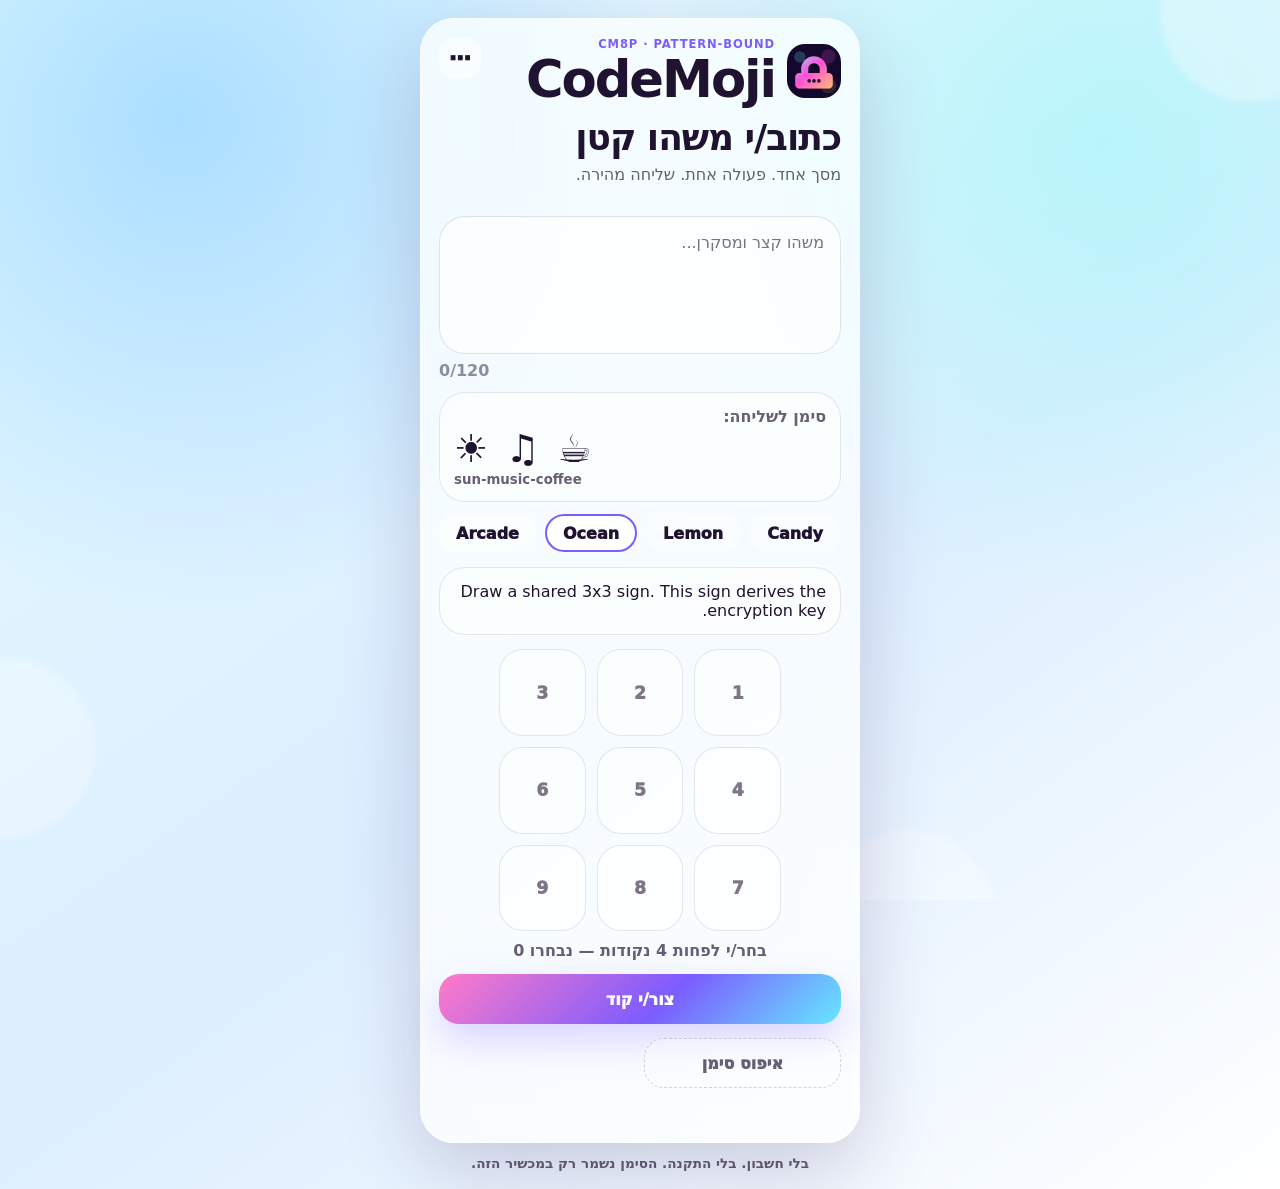
==== commit 2d4d0a16: "feat: implement CM8P pattern-bound encryption" ====
--- a/index.html
+++ b/index.html
@@ -3,8 +3,8 @@
 <head>
   <meta charset="utf-8" />
   <meta name="viewport" content="width=device-width, initial-scale=1, viewport-fit=cover" />
-  <title>CodeMoji — קוד קטן שנפתח עם הסימן שלך</title>
-  <meta name="description" content="CodeMoji — הודעה קטנה לחברים סקרנים שנפתחת עם סימן אישי במכשיר." />
+  <title>CodeMoji - קוד קטן שנפתח עם הסימן שלך</title>
+  <meta name="description" content="CodeMoji - הודעה קטנה לחברים סקרנים שנפתחת עם סימן אישי במכשיר." />
   <meta name="theme-color" content="#fff6d8" />
   <meta name="apple-mobile-web-app-capable" content="yes" />
   <meta name="apple-mobile-web-app-title" content="CodeMoji" />
@@ -29,7 +29,7 @@
         <div class="brand-line">
           <img src="assets/icon.svg" class="logo" alt="CodeMoji" />
           <div>
-            <p class="eyebrow">CM8 · single card loop</p>
+            <p class="eyebrow">CM8P · pattern-bound</p>
             <h1>CodeMoji</h1>
           </div>
         </div>
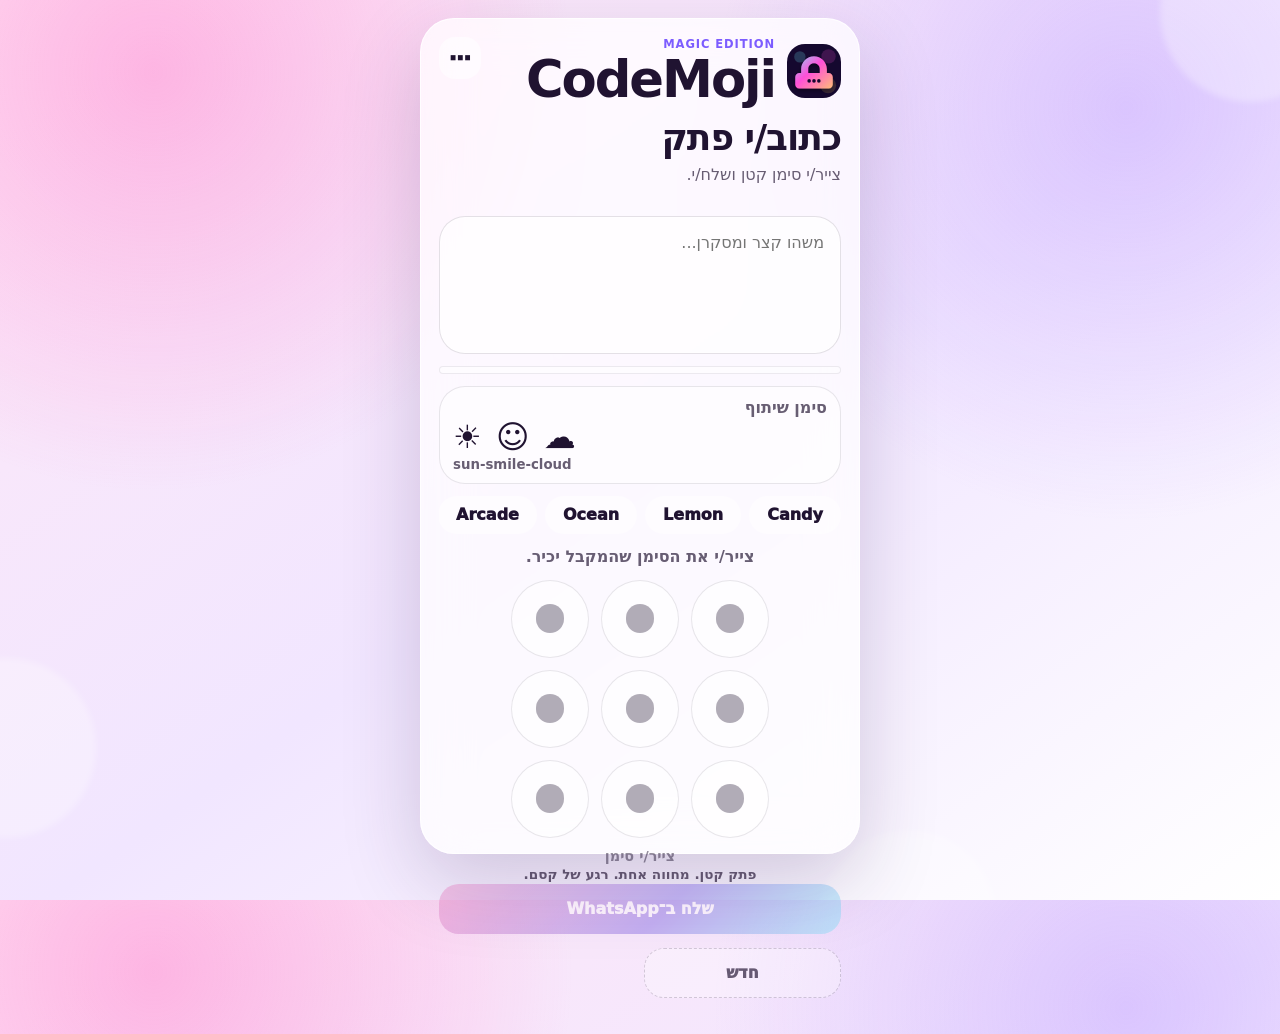
==== commit 9b80c7dc: "codemoji-magic-state-machine-static-sync" ====
--- a/index.html
+++ b/index.html
@@ -9,12 +9,12 @@
   <meta name="apple-mobile-web-app-capable" content="yes" />
   <meta name="apple-mobile-web-app-title" content="CodeMoji" />
   <meta name="apple-mobile-web-app-status-bar-style" content="default" />
-  <link rel="manifest" href="manifest.webmanifest?v=cm8-single-card-20260512-134925" />
+  <link rel="manifest" href="manifest.webmanifest?v=magic-state-machine-20260512" />
   <link rel="icon" href="assets/icon.svg" type="image/svg+xml" />
   <link rel="apple-touch-icon" href="assets/icon.svg" />
-  <link rel="stylesheet" href="styles.css?v=cm8-single-card-20260512-134925" />
-  <script defer src="config.js?v=cm8-single-card-20260512-134925"></script>
-  <script defer src="app.js?v=cm8-single-card-20260512-134925"></script>
+  <link rel="stylesheet" href="styles.css?v=magic-state-machine-20260512" />
+  <script defer src="config.js?v=magic-state-machine-20260512"></script>
+  <script defer src="app.js?v=magic-state-machine-20260512"></script>
 </head>
 <body>
   <div class="ambient" aria-hidden="true">
@@ -29,7 +29,7 @@
         <div class="brand-line">
           <img src="assets/icon.svg" class="logo" alt="CodeMoji" />
           <div>
-            <p class="eyebrow">CM8P · pattern-bound</p>
+            <p class="eyebrow">Magic Edition</p>
             <h1>CodeMoji</h1>
           </div>
         </div>
@@ -38,7 +38,7 @@
 
       <div class="card-copy">
         <h2 id="cardTitle">קוד קטן שנפתח עם הסימן שלך</h2>
-        <p id="cardSubtitle">כתוב/י משהו קצר, צור/י קוד, ושלח/י בוואטסאפ.</p>
+        <p id="cardSubtitle">כתוב/י, צייר/י, שלח/י.</p>
       </div>
 
       <div id="dynamicArea" class="dynamic-area"></div>
@@ -51,7 +51,7 @@
     </section>
 
     <p class="footer-note">
-      בלי חשבון. בלי התקנה. הסימן נשמר רק במכשיר הזה.
+      פתק קטן. מחווה אחת. רגע של קסם.
     </p>
   </main>
 
--- a/styles.css
+++ b/styles.css
@@ -438,4 +438,217 @@
   .big-sign {
     font-size: 2.1rem;
   }
-}+}
+/* Magic State Machine v1: one-card, gesture-first overrides */
+body {
+  overflow: hidden;
+}
+
+.codemoji-card {
+  max-height: calc(100svh - 64px);
+}
+
+.card-copy p:empty {
+  display: none;
+}
+
+.primary-btn:disabled {
+  opacity: .42;
+  cursor: default;
+  filter: grayscale(.22);
+  box-shadow: none;
+}
+
+.text-progress {
+  height: 8px;
+  border-radius: 999px;
+  overflow: hidden;
+  background: rgba(255,255,255,.46);
+  border: 1px solid rgba(32, 19, 49, .08);
+}
+
+.text-progress-bar {
+  display: block;
+  width: 0;
+  height: 100%;
+  border-radius: inherit;
+  background: linear-gradient(90deg, var(--accent-a), var(--accent-b), var(--accent-c));
+  transition: width .18s ease;
+}
+
+.compact-sign {
+  padding: 11px 13px;
+}
+
+.compact-sign strong,
+.compact-sign .big-sign {
+  font-size: 2rem;
+}
+
+.micro-hint {
+  color: var(--muted);
+  font-weight: 850;
+  text-align: center;
+  margin-top: -2px;
+}
+
+.pattern-grid {
+  position: relative;
+  touch-action: none;
+  user-select: none;
+  width: min(258px, 82vw);
+  gap: 12px;
+}
+
+.pattern-line-layer {
+  position: absolute;
+  inset: 0;
+  width: 100%;
+  height: 100%;
+  overflow: visible;
+  pointer-events: none;
+  z-index: 1;
+}
+
+.pattern-line,
+.pattern-ghost-line {
+  fill: none;
+  stroke-linecap: round;
+  stroke-linejoin: round;
+}
+
+.pattern-line {
+  stroke: var(--accent-b);
+  stroke-width: 9;
+  opacity: .78;
+  filter: drop-shadow(0 0 10px rgba(124, 92, 255, .28));
+}
+
+.pattern-ghost-line {
+  stroke: var(--accent-c);
+  stroke-width: 7;
+  opacity: 0;
+  stroke-dasharray: 9 13;
+  filter: drop-shadow(0 0 12px rgba(102, 231, 255, .38));
+}
+
+.pattern-grid.show-ghost .pattern-ghost-line {
+  animation: ghost-trace .9s ease both;
+}
+
+.pattern-dot {
+  position: relative;
+  z-index: 2;
+  font-size: 0;
+  border-radius: 999px;
+  transform: translateZ(0);
+  transition: transform .12s ease, box-shadow .12s ease, background .12s ease;
+}
+
+.pattern-dot::after {
+  content: "";
+  position: absolute;
+  inset: 31%;
+  border-radius: 999px;
+  background: rgba(32, 19, 49, .35);
+  transition: inset .12s ease, background .12s ease, box-shadow .12s ease;
+}
+
+.pattern-dot.selected {
+  transform: scale(.96);
+}
+
+.pattern-dot.selected::after {
+  inset: 20%;
+  background: #fff;
+  box-shadow: 0 0 0 10px rgba(255,255,255,.20), 0 0 24px rgba(124, 92, 255, .36);
+}
+
+.pattern-readout {
+  min-height: 22px;
+  color: var(--quiet);
+  font-size: .9rem;
+}
+
+[data-route="incomingLocked"] .dynamic-area,
+[data-route="incomingTrying"] .dynamic-area,
+[data-route="incomingOpen"] .dynamic-area {
+  align-content: center;
+}
+
+.incoming-sign {
+  text-align: center;
+}
+
+.unlock-pulse {
+  width: 138px;
+  height: 138px;
+  margin: 24px auto;
+  border-radius: 999px;
+  display: grid;
+  place-items: center;
+  color: white;
+  font-size: 3rem;
+  background: linear-gradient(135deg, var(--accent-a), var(--accent-b), var(--accent-c));
+  box-shadow: 0 24px 60px rgba(124, 92, 255, .28);
+  animation: unlock-pulse 1s ease-in-out infinite alternate;
+}
+
+.reveal-message {
+  min-height: 260px;
+  display: grid;
+  align-content: center;
+  animation: reveal-in .34s ease both;
+}
+
+.soft-shake {
+  animation: soft-shake .32s ease both;
+}
+
+@keyframes ghost-trace {
+  0% { opacity: 0; stroke-dashoffset: 42; }
+  20% { opacity: .78; }
+  100% { opacity: 0; stroke-dashoffset: 0; }
+}
+
+@keyframes unlock-pulse {
+  from { transform: scale(.96); opacity: .76; }
+  to { transform: scale(1.03); opacity: 1; }
+}
+
+@keyframes reveal-in {
+  from { opacity: 0; transform: translateY(8px) scale(.985); }
+  to { opacity: 1; transform: translateY(0) scale(1); }
+}
+
+@keyframes soft-shake {
+  0%, 100% { transform: translateX(0); }
+  25% { transform: translateX(6px); }
+  50% { transform: translateX(-5px); }
+  75% { transform: translateX(3px); }
+}
+
+@media (prefers-reduced-motion: reduce) {
+  *, *::before, *::after {
+    animation-duration: .001ms !important;
+    animation-iteration-count: 1 !important;
+    transition-duration: .001ms !important;
+  }
+}
+
+@media (max-width: 420px) {
+  .app-shell {
+    padding-top: max(10px, env(safe-area-inset-top));
+    padding-bottom: max(10px, env(safe-area-inset-bottom));
+  }
+
+  .codemoji-card {
+    gap: 10px;
+    max-height: calc(100svh - 42px);
+  }
+
+  h1 { font-size: 2.4rem; }
+  h2 { font-size: 1.7rem; }
+  .message-input { min-height: 112px; }
+  .pattern-grid { width: min(236px, 82vw); gap: 10px; }
+}
